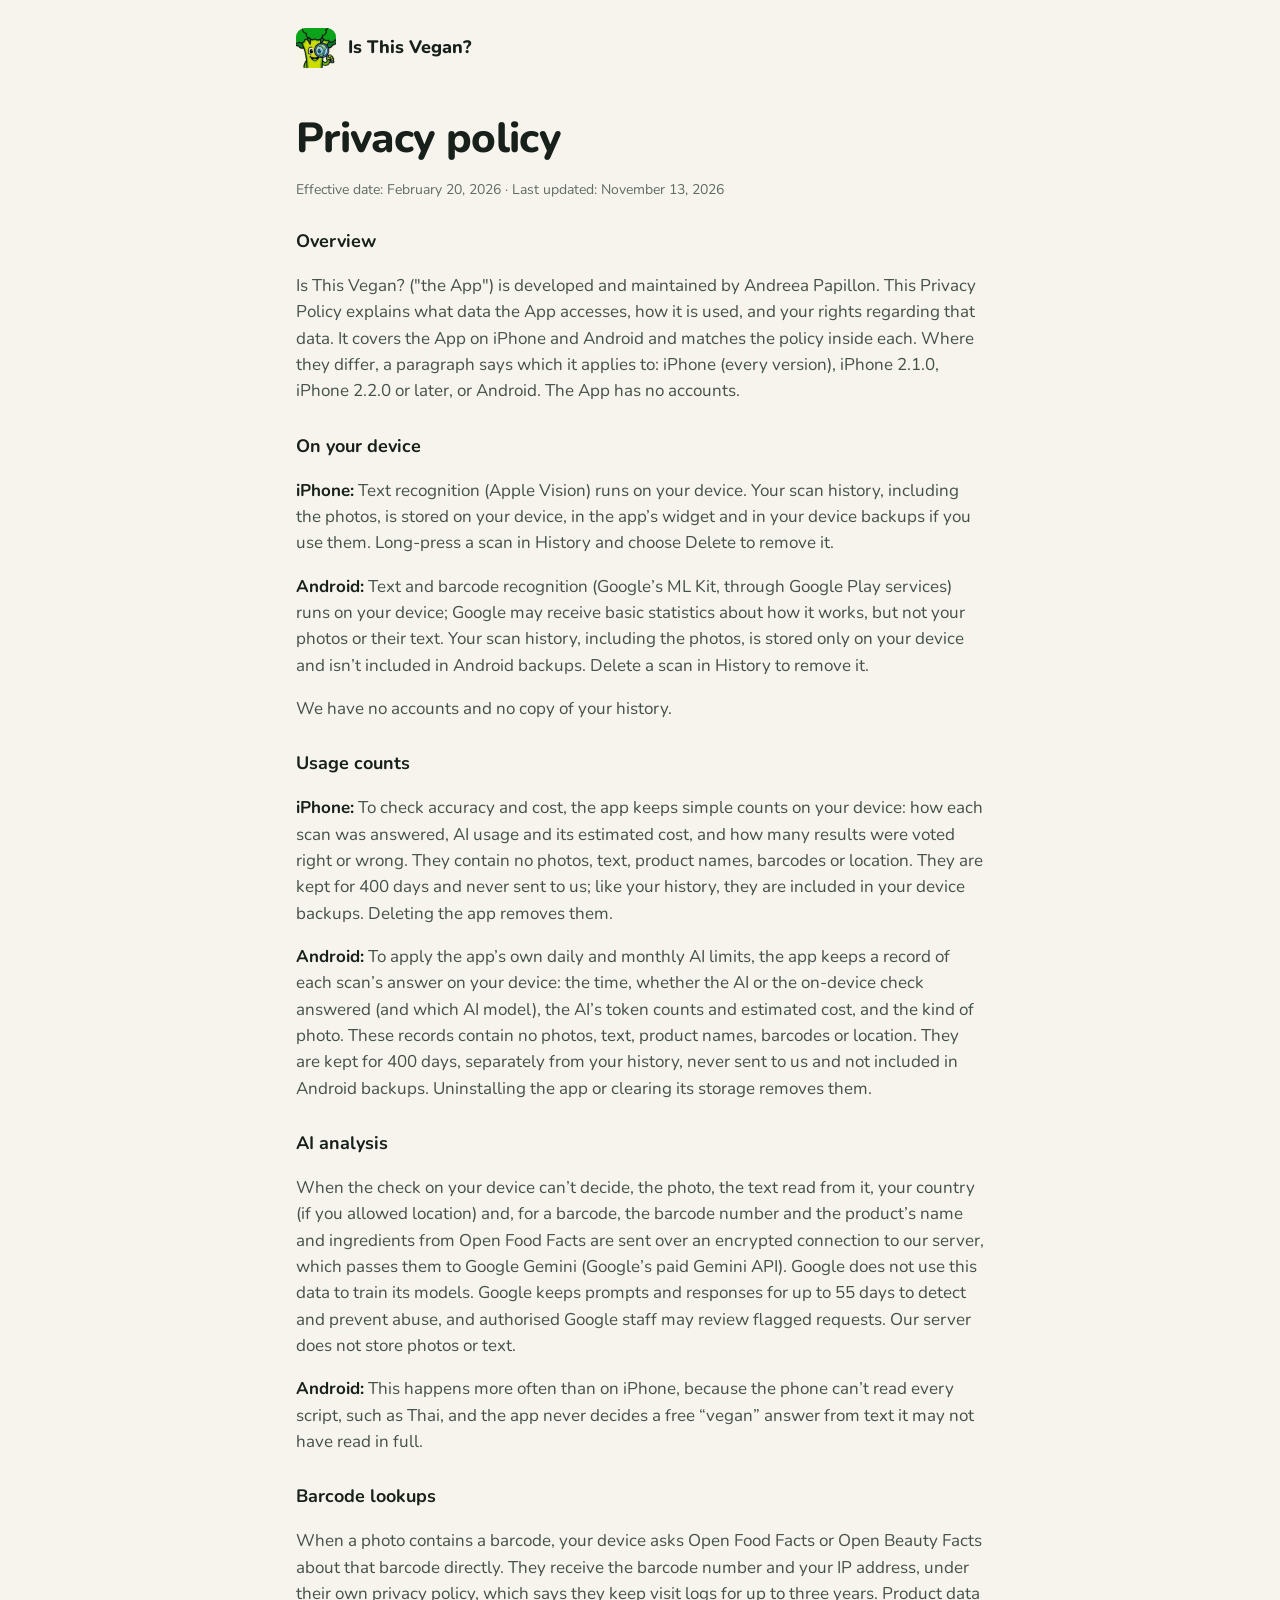
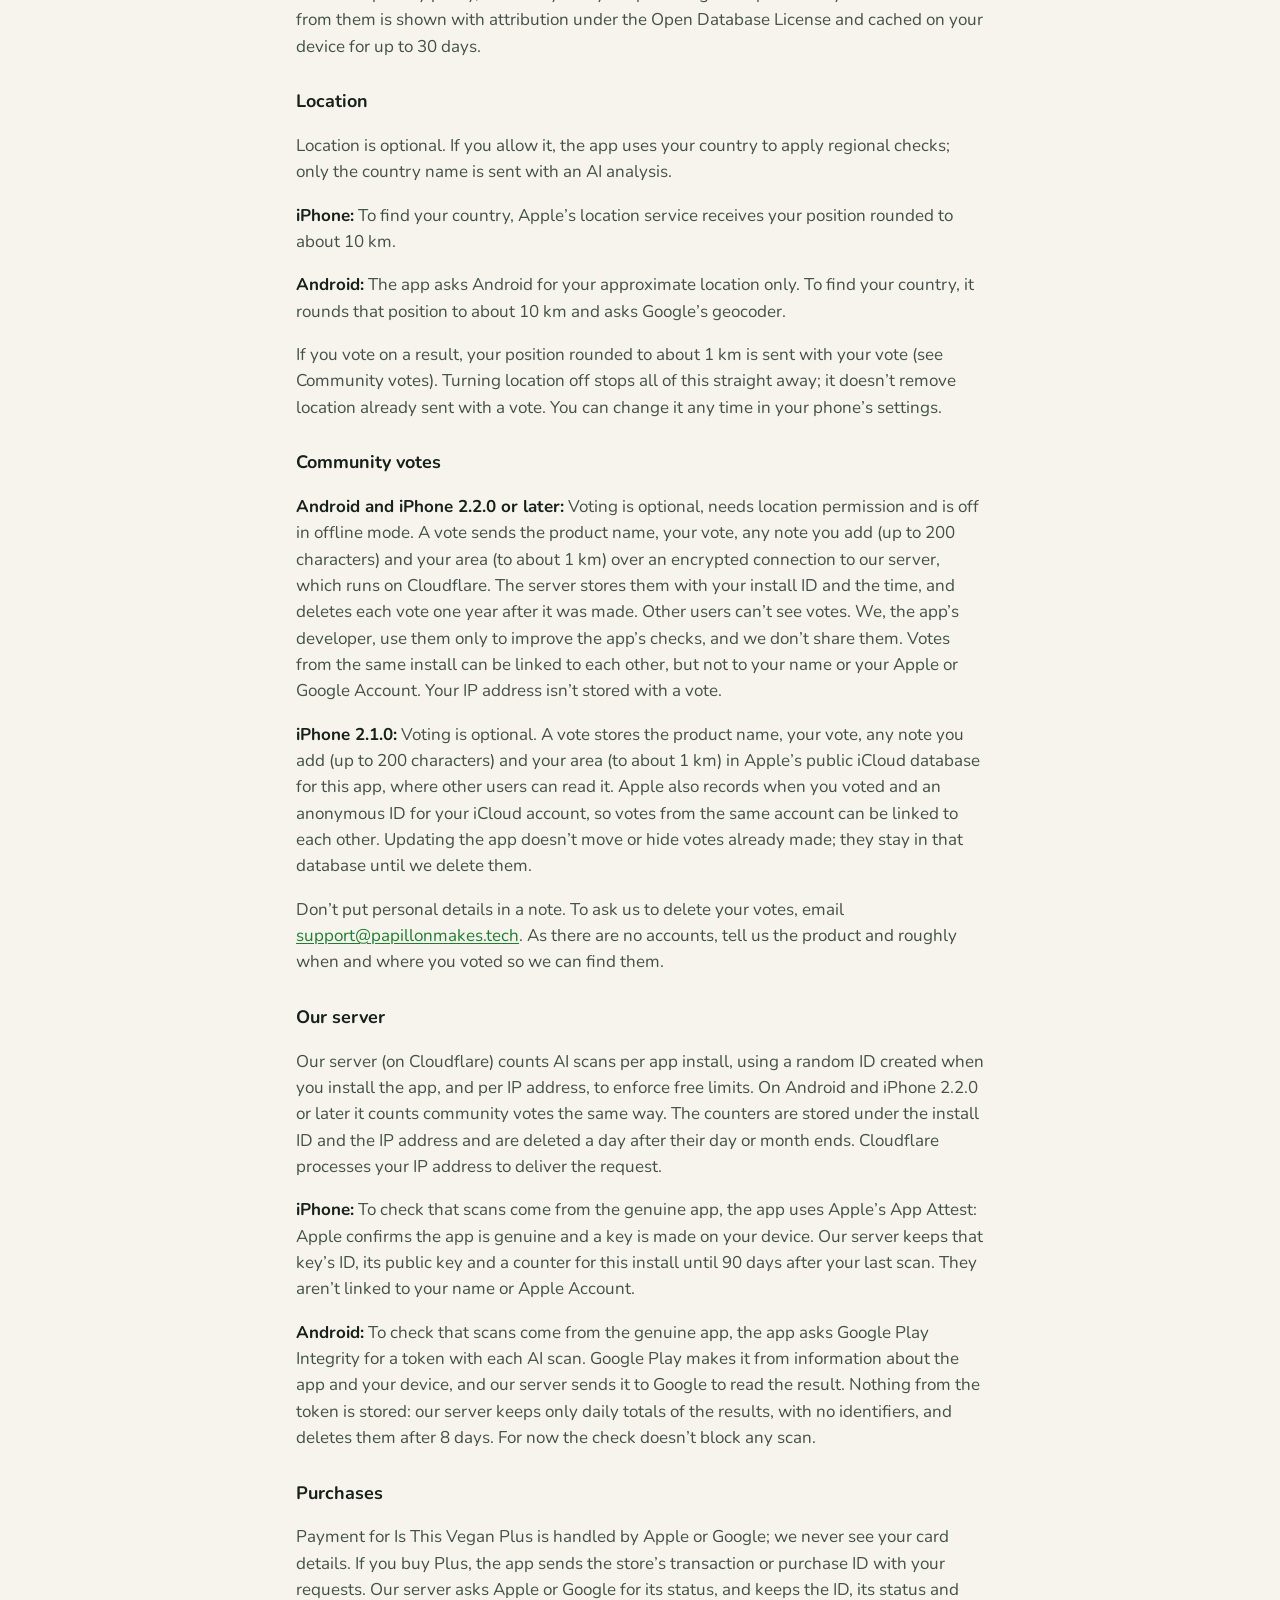
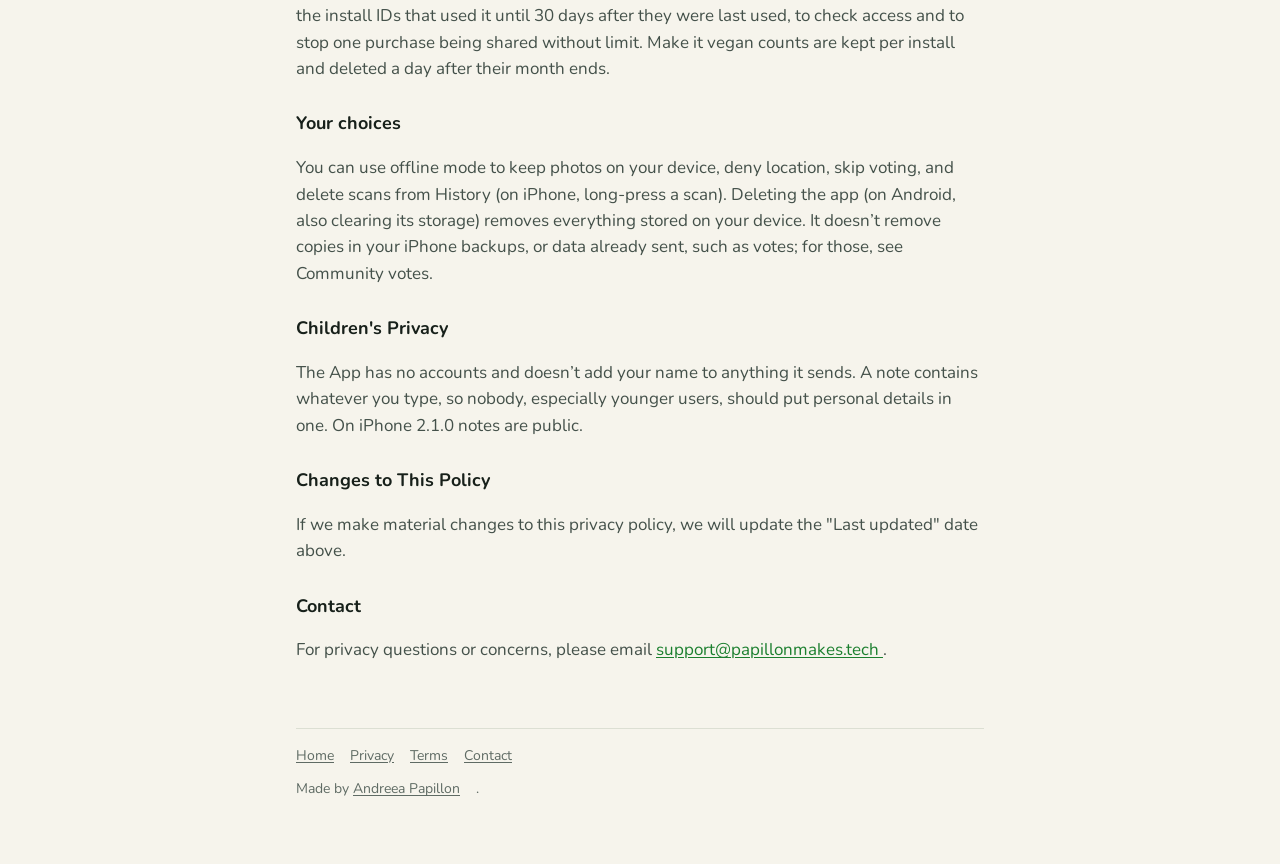
==== privacy.html @ ad1e376a "Is This Vegan? home page, privacy policy and terms for isthisveganapp.com Moved from papillonmakes.t" ====
<!doctype html>
<html lang="en">
<head>
<meta charset="utf-8">
<meta name="viewport" content="width=device-width, initial-scale=1">
<title>Privacy policy · Is This Vegan?</title>
<meta name="description" content="What Is This Vegan? does with your data on iPhone and Android.">
<link rel="icon" href="icon-120.png">
<link rel="apple-touch-icon" href="apple-touch-icon.png">
<link rel="preconnect" href="https://fonts.googleapis.com">
<link rel="preconnect" href="https://fonts.gstatic.com" crossorigin>
<link href="https://fonts.googleapis.com/css2?family=Nunito:wght@400;700;800&display=swap" rel="stylesheet">
<link rel="stylesheet" href="style.css">
</head>
<body>
<div class="wrap">
<header class="site"><a href="./"><img src="icon-120.png" alt=""><span>Is This Vegan?</span></a></header>

<h1>Privacy policy</h1>
<p class="meta">Effective date: February 20, 2026 · Last updated: November 13, 2026</p>

<h3>Overview</h3>
<p>Is This Vegan? ("the App") is developed and maintained by Andreea Papillon. This Privacy Policy explains what data the App accesses, how it is used, and your rights regarding that data. It covers the App on iPhone and Android and matches the policy inside each. Where they differ, a paragraph says which it applies to: iPhone (every version), iPhone 2.1.0, iPhone 2.2.0 or later, or Android. The App has no accounts.</p>
<h3>On your device</h3>
<p><strong>iPhone:</strong> Text recognition (Apple Vision) runs on your device. Your scan history, including the photos, is stored on your device, in the app’s widget and in your device backups if you use them. Long-press a scan in History and choose Delete to remove it.</p>
<p><strong>Android:</strong> Text and barcode recognition (Google’s ML Kit, through Google Play services) runs on your device; Google may receive basic statistics about how it works, but not your photos or their text. Your scan history, including the photos, is stored only on your device and isn’t included in Android backups. Delete a scan in History to remove it.</p>
<p>We have no accounts and no copy of your history.</p>
<h3>Usage counts</h3>
<p><strong>iPhone:</strong> To check accuracy and cost, the app keeps simple counts on your device: how each scan was answered, AI usage and its estimated cost, and how many results were voted right or wrong. They contain no photos, text, product names, barcodes or location. They are kept for 400 days and never sent to us; like your history, they are included in your device backups. Deleting the app removes them.</p>
<p><strong>Android:</strong> To apply the app’s own daily and monthly AI limits, the app keeps a record of each scan’s answer on your device: the time, whether the AI or the on-device check answered (and which AI model), the AI’s token counts and estimated cost, and the kind of photo. These records contain no photos, text, product names, barcodes or location. They are kept for 400 days, separately from your history, never sent to us and not included in Android backups. Uninstalling the app or clearing its storage removes them.</p>
<h3>AI analysis</h3>
<p>When the check on your device can’t decide, the photo, the text read from it, your country (if you allowed location) and, for a barcode, the barcode number and the product’s name and ingredients from Open Food Facts are sent over an encrypted connection to our server, which passes them to Google Gemini (Google’s paid Gemini API). Google does not use this data to train its models. Google keeps prompts and responses for up to 55 days to detect and prevent abuse, and authorised Google staff may review flagged requests. Our server does not store photos or text.</p>
<p><strong>Android:</strong> This happens more often than on iPhone, because the phone can’t read every script, such as Thai, and the app never decides a free “vegan” answer from text it may not have read in full.</p>
<h3>Barcode lookups</h3>
<p>When a photo contains a barcode, your device asks Open Food Facts or Open Beauty Facts about that barcode directly. They receive the barcode number and your IP address, under their own privacy policy, which says they keep visit logs for up to three years. Product data from them is shown with attribution under the Open Database License and cached on your device for up to 30 days.</p>
<h3>Location</h3>
<p>Location is optional. If you allow it, the app uses your country to apply regional checks; only the country name is sent with an AI analysis.</p>
<p><strong>iPhone:</strong> To find your country, Apple’s location service receives your position rounded to about 10 km.</p>
<p><strong>Android:</strong> The app asks Android for your approximate location only. To find your country, it rounds that position to about 10 km and asks Google’s geocoder.</p>
<p>If you vote on a result, your position rounded to about 1 km is sent with your vote (see Community votes). Turning location off stops all of this straight away; it doesn’t remove location already sent with a vote. You can change it any time in your phone’s settings.</p>
<h3>Community votes</h3>
<p><strong>Android and iPhone 2.2.0 or later:</strong> Voting is optional, needs location permission and is off in offline mode. A vote sends the product name, your vote, any note you add (up to 200 characters) and your area (to about 1 km) over an encrypted connection to our server, which runs on Cloudflare. The server stores them with your install ID and the time, and deletes each vote one year after it was made. Other users can’t see votes. We, the app’s developer, use them only to improve the app’s checks, and we don’t share them. Votes from the same install can be linked to each other, but not to your name or your Apple or Google Account. Your IP address isn’t stored with a vote.</p>
<p><strong>iPhone 2.1.0:</strong> Voting is optional. A vote stores the product name, your vote, any note you add (up to 200 characters) and your area (to about 1 km) in Apple’s public iCloud database for this app, where other users can read it. Apple also records when you voted and an anonymous ID for your iCloud account, so votes from the same account can be linked to each other. Updating the app doesn’t move or hide votes already made; they stay in that database until we delete them.</p>
<p>Don’t put personal details in a note. To ask us to delete your votes, email <a href="mailto:support@papillonmakes.tech">support@papillonmakes.tech</a>. As there are no accounts, tell us the product and roughly when and where you voted so we can find them.</p>
<h3>Our server</h3>
<p>Our server (on Cloudflare) counts AI scans per app install, using a random ID created when you install the app, and per IP address, to enforce free limits. On Android and iPhone 2.2.0 or later it counts community votes the same way. The counters are stored under the install ID and the IP address and are deleted a day after their day or month ends. Cloudflare processes your IP address to deliver the request.</p>
<p><strong>iPhone:</strong> To check that scans come from the genuine app, the app uses Apple’s App Attest: Apple confirms the app is genuine and a key is made on your device. Our server keeps that key’s ID, its public key and a counter for this install until 90 days after your last scan. They aren’t linked to your name or Apple Account.</p>
<p><strong>Android:</strong> To check that scans come from the genuine app, the app asks Google Play Integrity for a token with each AI scan. Google Play makes it from information about the app and your device, and our server sends it to Google to read the result. Nothing from the token is stored: our server keeps only daily totals of the results, with no identifiers, and deletes them after 8 days. For now the check doesn’t block any scan.</p>
<h3>Purchases</h3>
<p>Payment for Is This Vegan Plus is handled by Apple or Google; we never see your card details. If you buy Plus, the app sends the store’s transaction or purchase ID with your requests. Our server asks Apple or Google for its status, and keeps the ID, its status and the install IDs that used it until 30 days after they were last used, to check access and to stop one purchase being shared without limit. Make it vegan counts are kept per install and deleted a day after their month ends.</p>
<h3>Your choices</h3>
<p>You can use offline mode to keep photos on your device, deny location, skip voting, and delete scans from History (on iPhone, long-press a scan). Deleting the app (on Android, also clearing its storage) removes everything stored on your device. It doesn’t remove copies in your iPhone backups, or data already sent, such as votes; for those, see Community votes.</p>
<h3>Children's Privacy</h3>
<p>The App has no accounts and doesn’t add your name to anything it sends. A note contains whatever you type, so nobody, especially younger users, should put personal details in one. On iPhone 2.1.0 notes are public.</p>
<h3>Changes to This Policy</h3>
<p>If we make material changes to this privacy policy, we will update the "Last updated" date above.</p>
<h3>Contact</h3>
<p>For privacy questions or concerns, please email <a href="mailto:support@papillonmakes.tech"> support@papillonmakes.tech </a> .</p>

<footer class="site">
<a href="./">Home</a><a href="privacy.html">Privacy</a><a href="terms.html">Terms</a><a href="mailto:support@papillonmakes.tech">Contact</a>
<p>Made by <a href="https://papillonmakes.tech">Andreea Papillon</a>.</p>
</footer>
</div>
</body>
</html>
---- style.css ----
:root {
  --bg: #F6F4EC;
  --surface: #FFFFFF;
  --ink: #17201A;
  --slate: #44514A;
  --muted: #5F6B64;
  --line: #DCDFD3;
  --leaf: #1B7F2E;
  --leaf-strong: #146424;
  --leaf-wash: #E3F1DF;
  --red: #A4302A;
  --red-wash: #F7E3E0;
  --amber: #8A5A00;
  --amber-wash: #F6ECD3;
  --sans: "Nunito", -apple-system, "SF Pro Text", Roboto, system-ui, sans-serif;
}

@media (prefers-color-scheme: dark) {
  :root {
    --bg: #111613;
    --surface: #18201B;
    --ink: #E8EEE9;
    --slate: #AFBBB3;
    --muted: #8F9C94;
    --line: #2A342D;
    --leaf: #6BCB7A;
    --leaf-strong: #8DDC98;
    --leaf-wash: #1B3020;
    --red: #F08A80;
    --red-wash: #3A1F1C;
    --amber: #EDBE5E;
    --amber-wash: #33291A;
  }
}

* { box-sizing: border-box; }

html { -webkit-text-size-adjust: 100%; }

body {
  margin: 0;
  background: var(--bg);
  color: var(--ink);
  font: 17px/1.55 var(--sans);
}

.wrap {
  max-width: 720px;
  margin: 0 auto;
  padding: 28px 16px 64px;
}

header.site { margin-bottom: 40px; }
header.site a { color: inherit; text-decoration: none; display: inline-flex; align-items: center; gap: 12px; }
header.site img { width: 40px; height: 40px; border-radius: 9px; }
header.site span { font-weight: 800; font-size: 18px; }

h1 {
  font-size: clamp(30px, 6vw, 42px);
  line-height: 1.1;
  letter-spacing: -0.015em;
  font-weight: 800;
  margin: 0 0 16px;
}

h2 {
  font-size: 24px;
  line-height: 1.25;
  font-weight: 800;
  margin: 48px 0 12px;
}

h3 { font-size: 18px; font-weight: 700; margin: 28px 0 6px; }

p, li { color: var(--slate); }
strong { color: var(--ink); }
a { color: var(--leaf); text-underline-offset: 2px; }

.hero {
  display: grid;
  grid-template-columns: 1fr 200px;
  gap: 24px;
  align-items: center;
}

.hero img { width: 200px; height: auto; }

.lede { font-size: 20px; line-height: 1.5; color: var(--ink); margin: 0 0 24px; }

.button {
  display: inline-block;
  background: var(--leaf-strong);
  color: #fff;
  font-weight: 700;
  text-decoration: none;
  padding: 12px 22px;
  border-radius: 999px;
}

.button:hover { background: var(--leaf); }

@media (prefers-color-scheme: dark) {
  .button { color: #0E1A11; }
}

.verdicts {
  list-style: none;
  padding: 0;
  margin: 16px 0 0;
  display: grid;
  grid-template-columns: repeat(3, 1fr);
  gap: 12px;
}

.verdicts li {
  background: var(--surface);
  border: 1px solid var(--line);
  border-radius: 16px;
  padding: 16px;
  text-align: center;
  font-size: 15px;
}

.verdicts img { height: 96px; width: auto; display: block; margin: 0 auto 8px; }
.verdicts b { display: block; font-size: 17px; margin-bottom: 4px; }
.verdicts .yes b { color: var(--leaf); }
.verdicts .no b { color: var(--red); }
.verdicts .check b { color: var(--amber); }

.list {
  list-style: none;
  padding: 0;
  margin: 0;
  border-top: 1px solid var(--line);
}

.list li { padding: 14px 0; border-bottom: 1px solid var(--line); }
.list b { color: var(--ink); display: block; font-weight: 700; }

.note {
  background: var(--amber-wash);
  border-radius: 14px;
  padding: 16px 20px;
  margin: 40px 0 0;
}

.note p { color: var(--ink); margin: 0; }

.meta { font-size: 14px; color: var(--muted); }

footer.site {
  margin-top: 64px;
  padding-top: 16px;
  border-top: 1px solid var(--line);
  font-size: 14px;
  color: var(--muted);
}

footer.site a { color: var(--muted); margin-right: 16px; }
footer.site p { color: var(--muted); margin: 12px 0 0; }

@media (max-width: 560px) {
  .hero { grid-template-columns: 1fr; }
  .hero img { width: 140px; order: -1; }
  .verdicts { grid-template-columns: 1fr; }
  .verdicts li { display: grid; grid-template-columns: 72px 1fr; gap: 12px; text-align: left; align-items: center; }
  .verdicts img { height: 72px; margin: 0; }
}
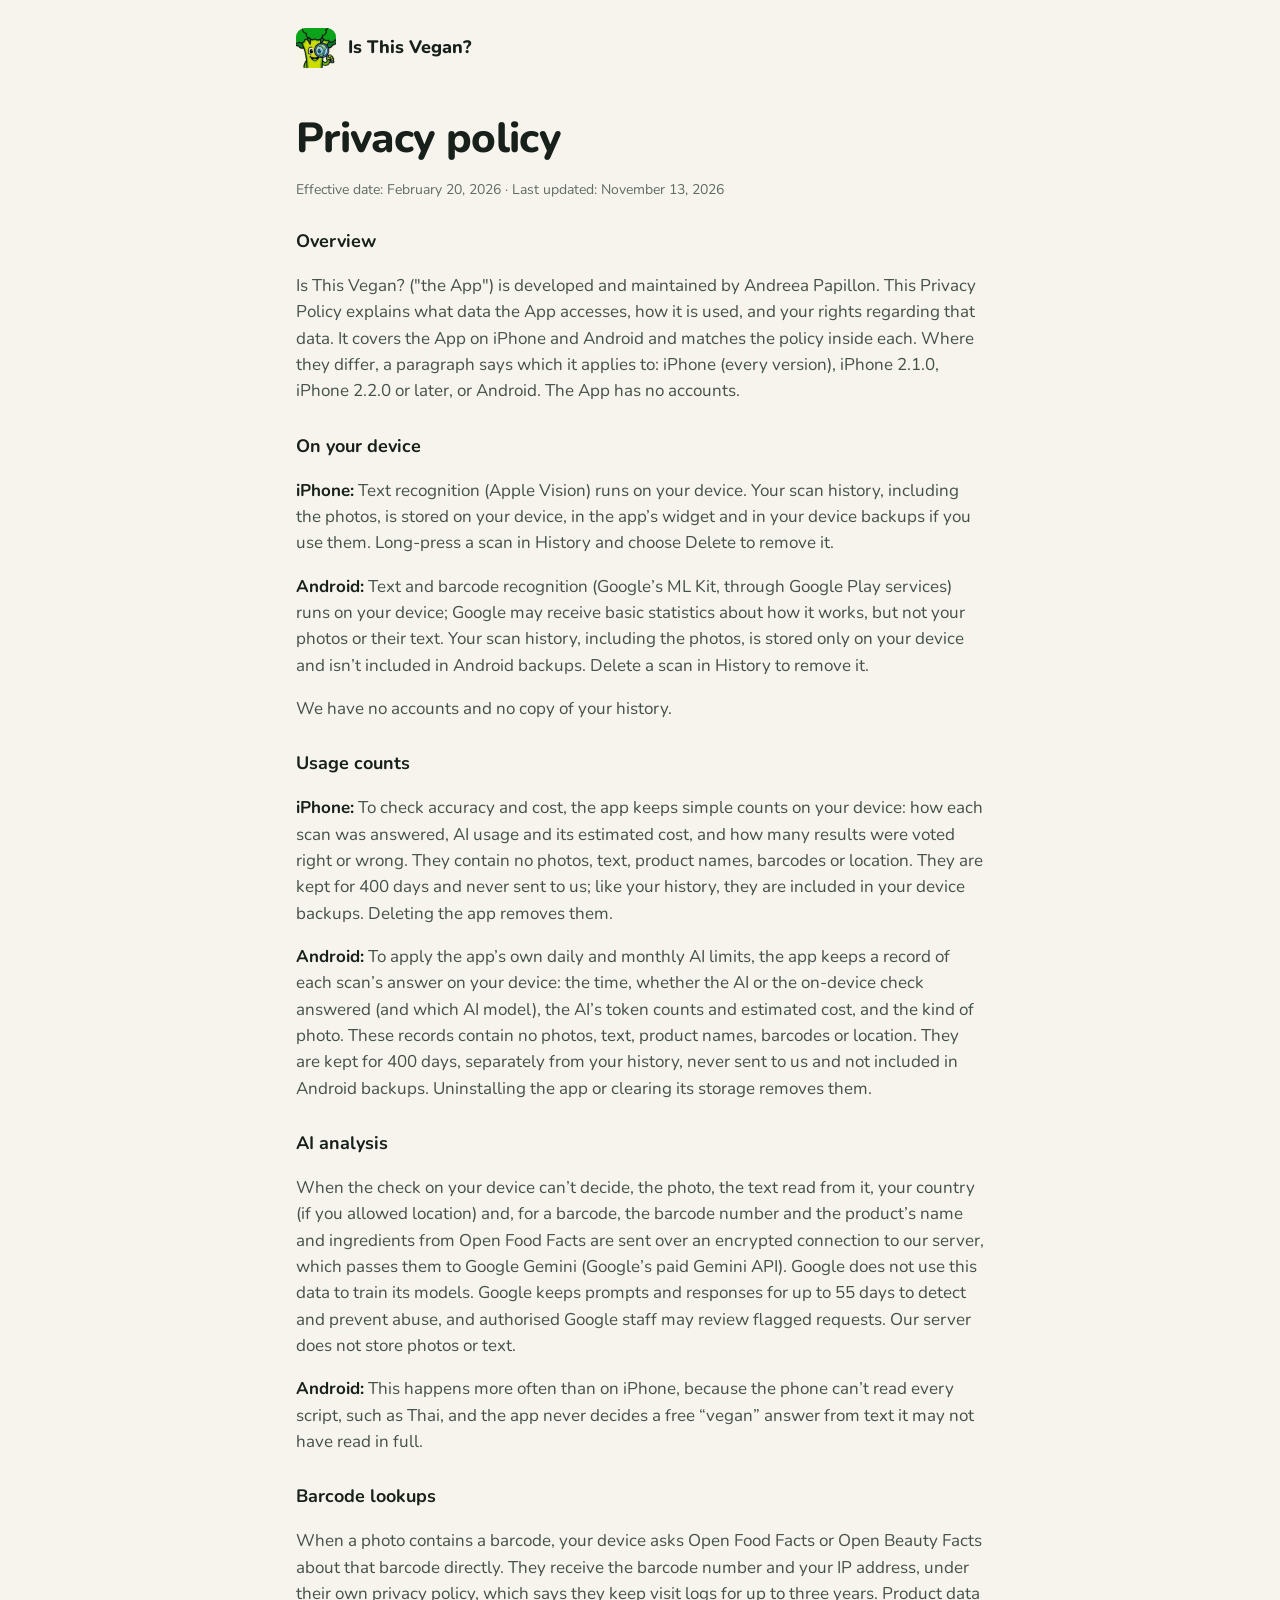
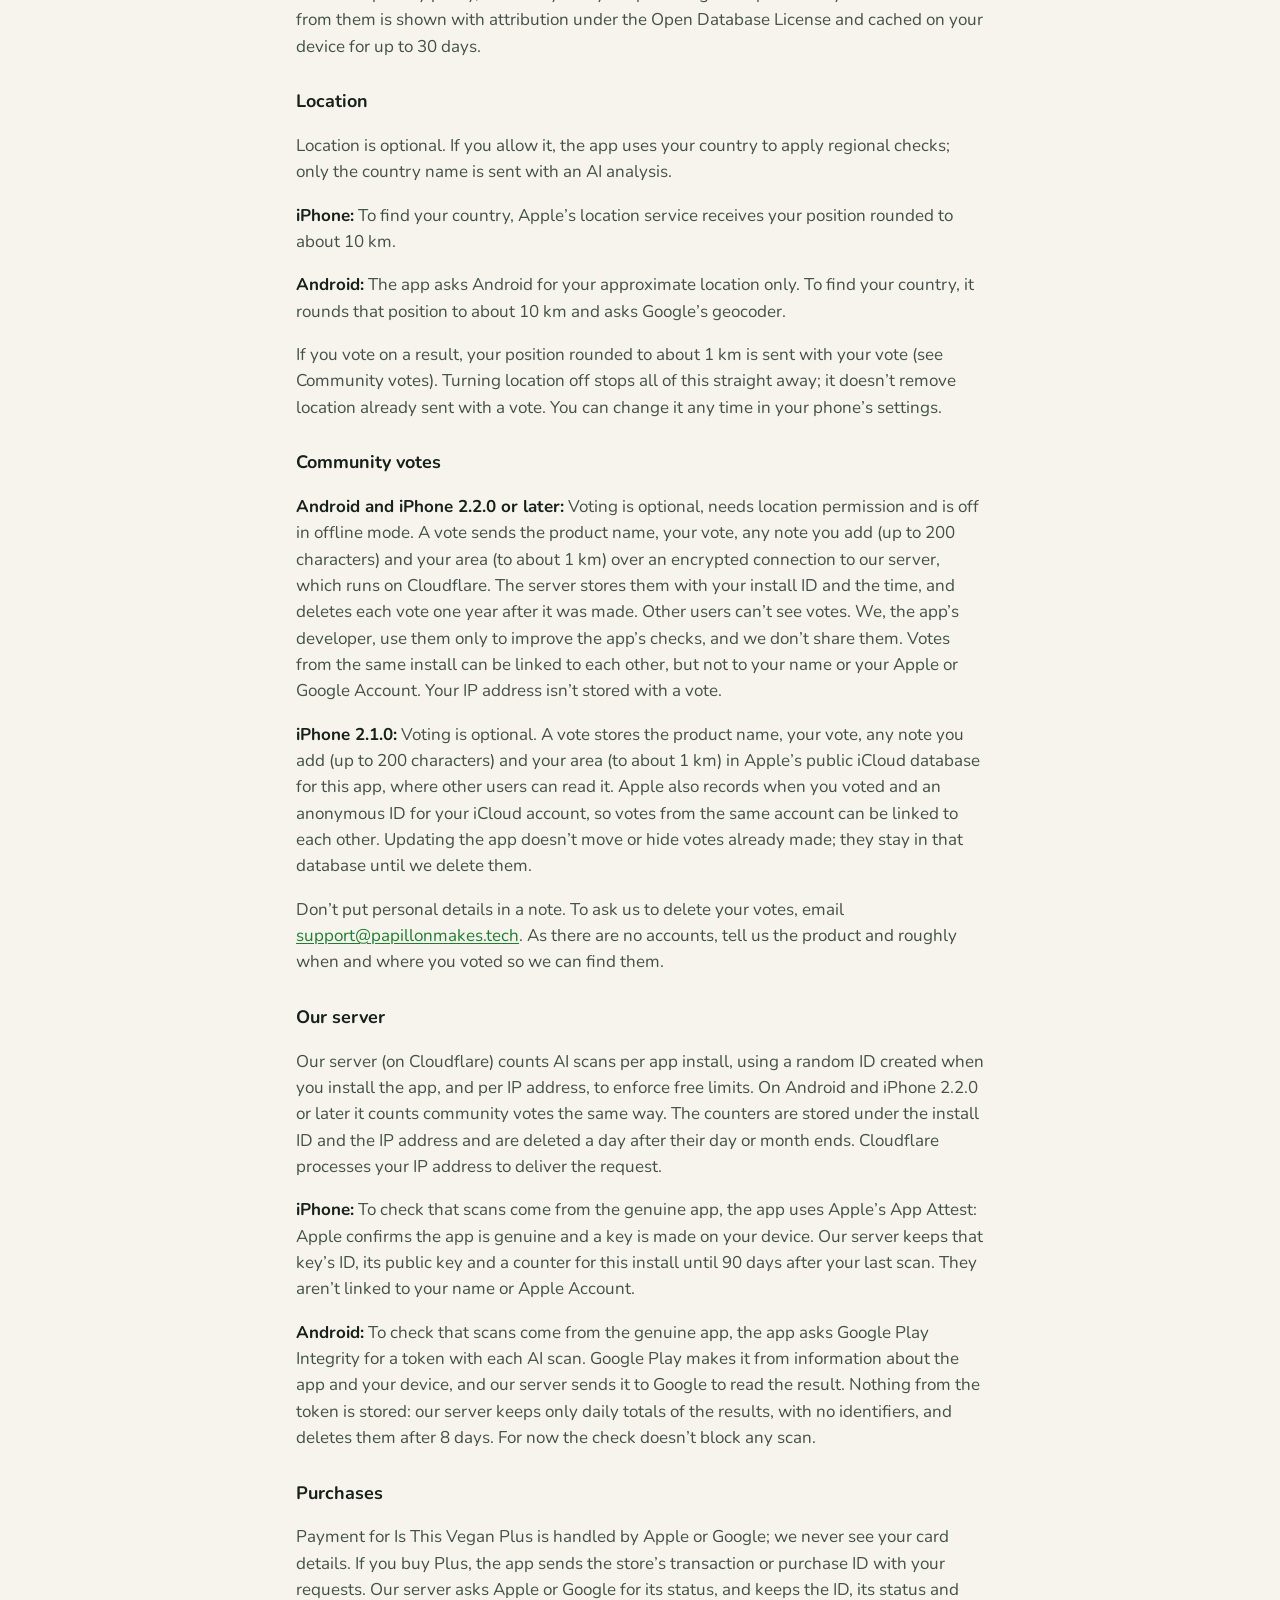
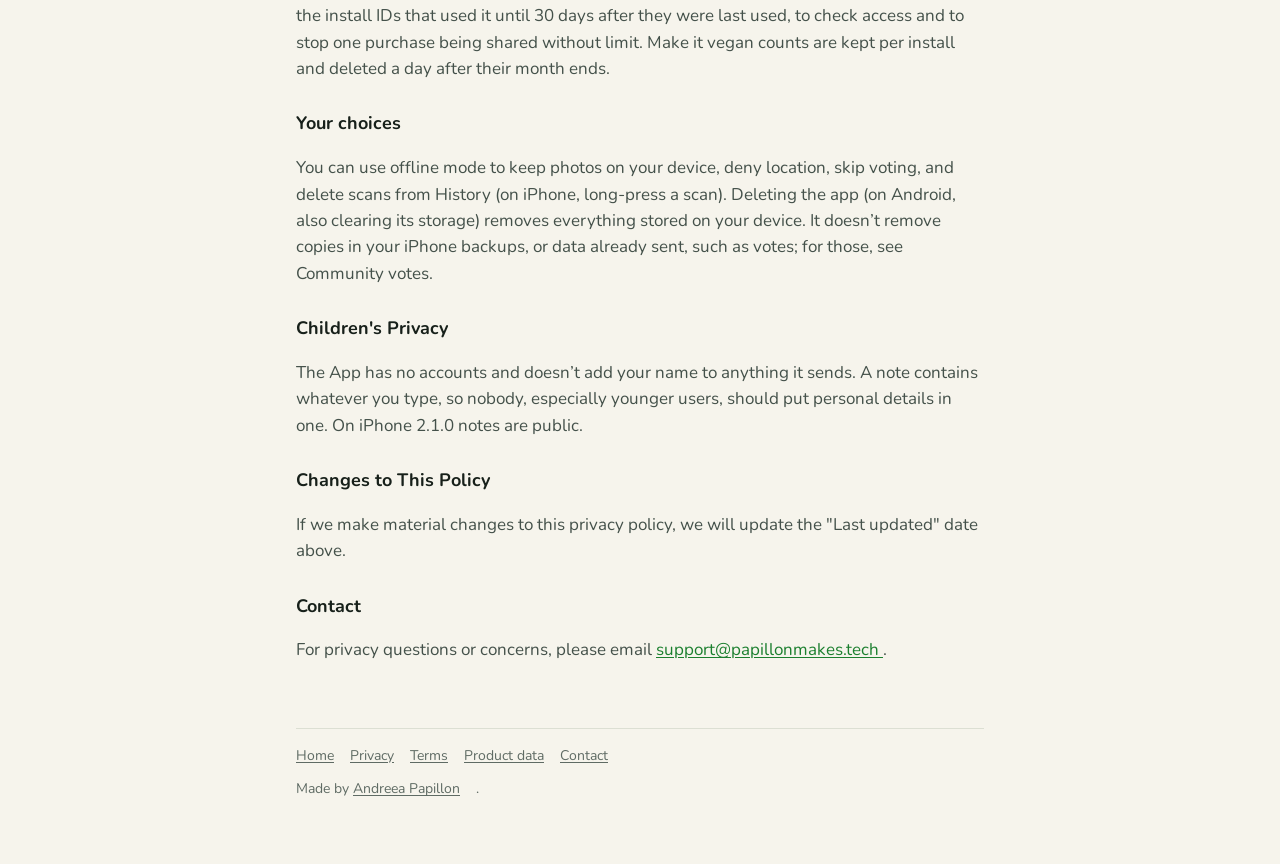
==== commit eceeaa8d: "Product data page: ODbL list of products checked from Open Food Facts records Is This Vegan? 2.4.0 a" ====
--- a/privacy.html
+++ b/privacy.html
@@ -58,7 +58,7 @@
 <p>For privacy questions or concerns, please email <a href="mailto:support@papillonmakes.tech"> support@papillonmakes.tech </a> .</p>
 
 <footer class="site">
-<a href="./">Home</a><a href="privacy.html">Privacy</a><a href="terms.html">Terms</a><a href="mailto:support@papillonmakes.tech">Contact</a>
+<a href="./">Home</a><a href="privacy.html">Privacy</a><a href="terms.html">Terms</a><a href="data.html">Product data</a><a href="mailto:support@papillonmakes.tech">Contact</a>
 <p>Made by <a href="https://papillonmakes.tech">Andreea Papillon</a>.</p>
 </footer>
 </div>
